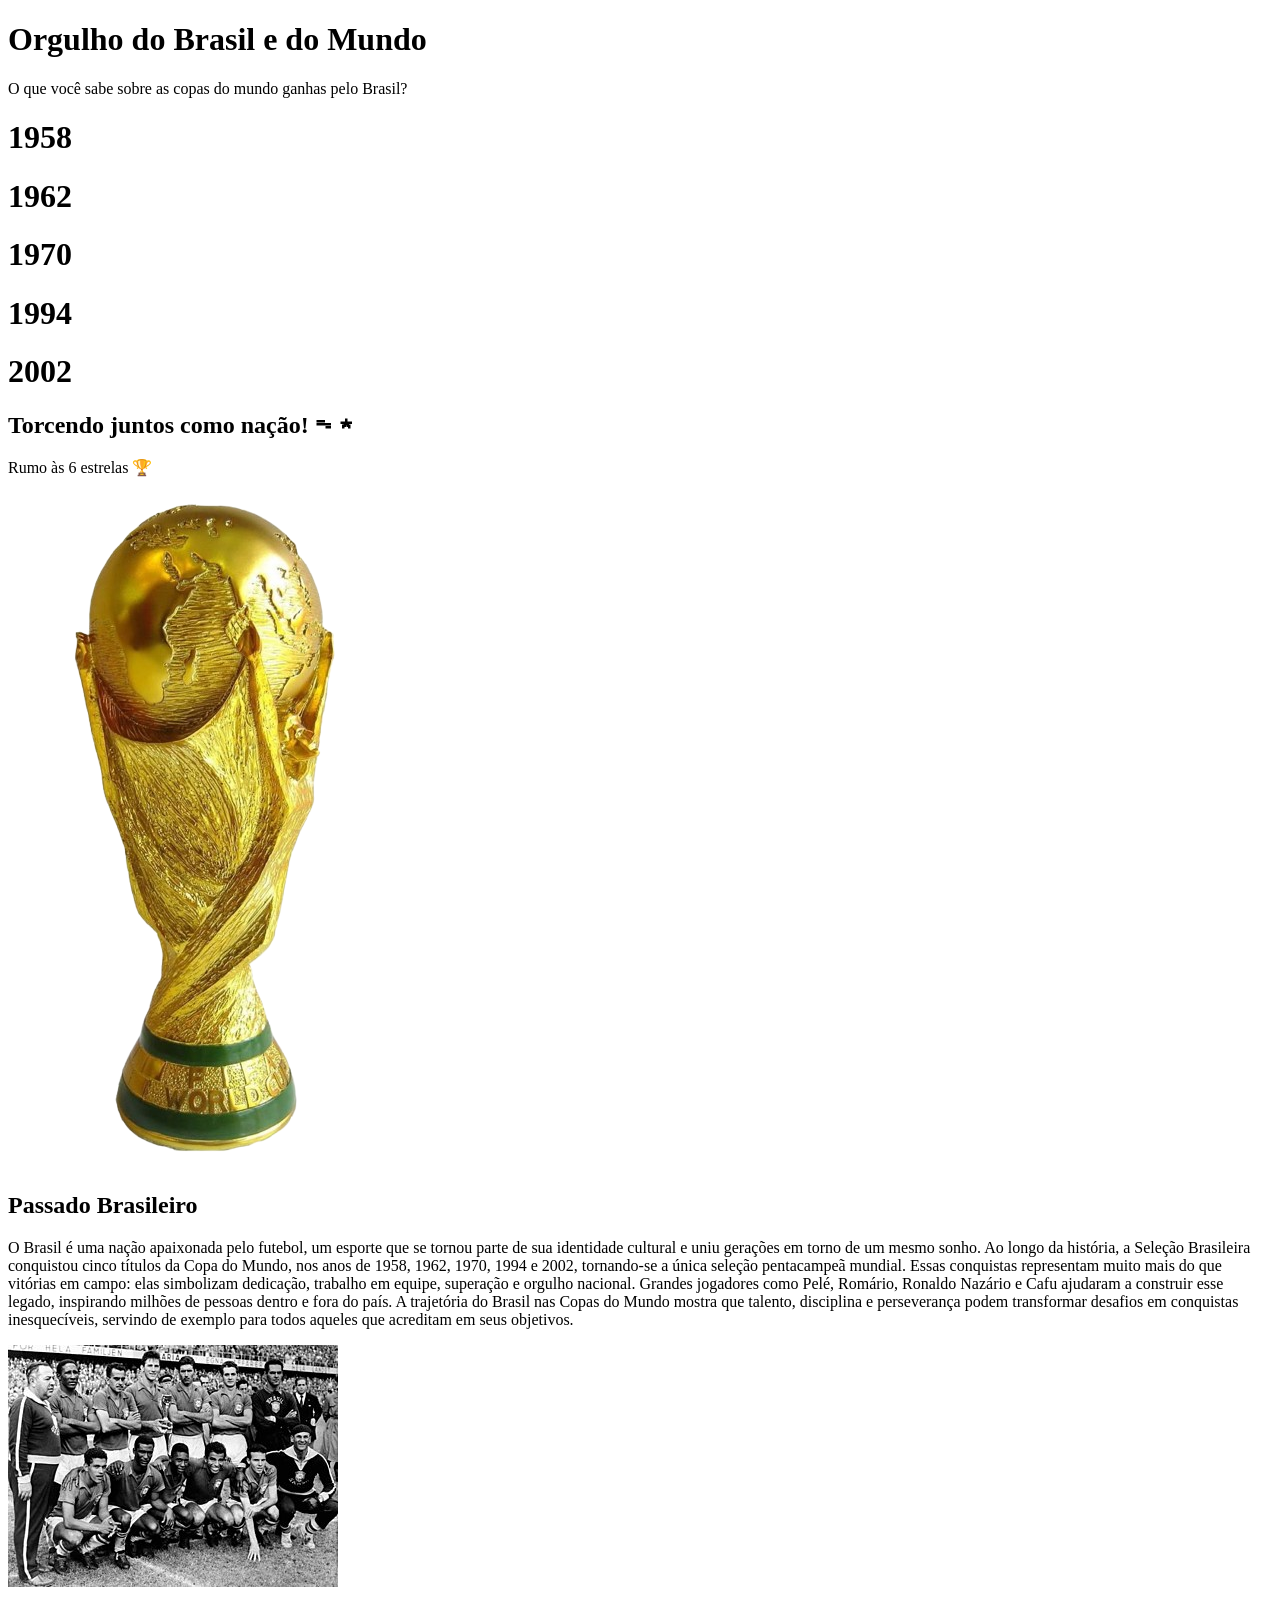
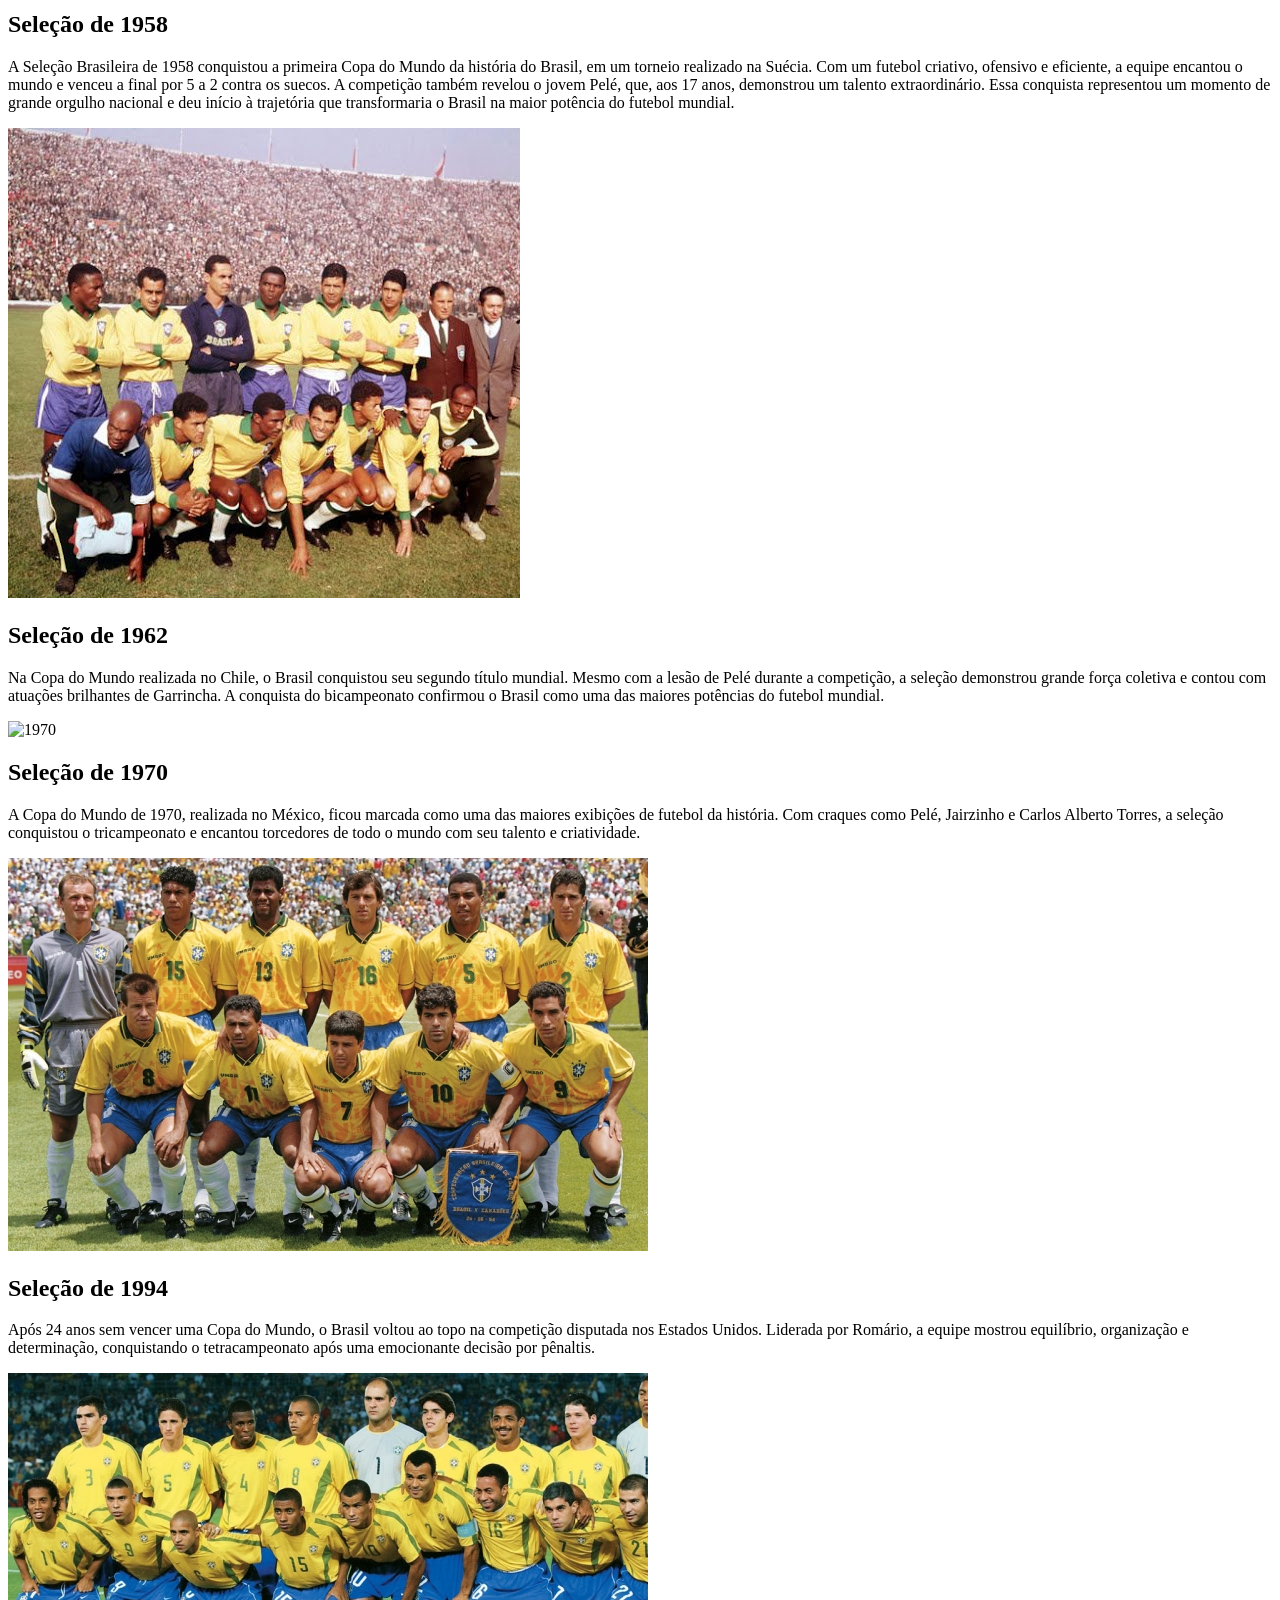
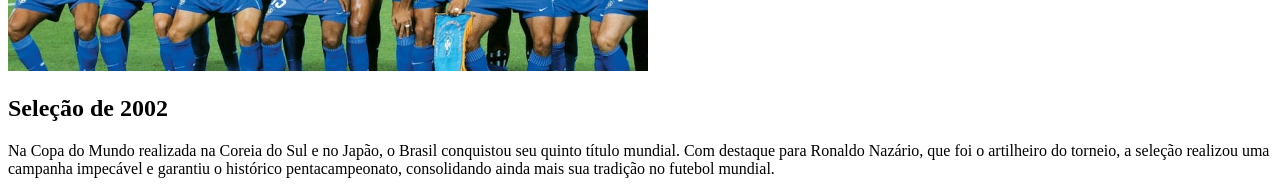
==== hexa.html @ 3b78b85c "css do hexa" ====
<!DOCTYPE html>
<html lang="en">
<head>
    <meta charset="UTF-8">
    <meta name="viewport" content="width=device-width, initial-scale=1.0">
    <title>Document</title>
    <link rel="stylesheet" href="css/hexa.css">
</head>
<body>
    <header>
    <h1>Orgulho do Brasil e do Mundo</h1>
    <p>O que você sabe sobre as copas do mundo ganhas pelo Brasil?</p>
    <div class="anos">
    <h1>1958</h1> 
    <h1>1962</h1>
    <h1>1970</h1>
    <h1>1994</h1>
    <h1>2002</h1>
    </div>
    <h2>Torcendo juntos como nação! ᯓ★</h2>
    <p>Rumo às 6 estrelas 🏆</p>
    </header>
    <section id="Passado Brasileiro">
        <div class="titulo">
        <img src="Imagens/hexa/tacopa.png" alt="tacacopa">
        <h1>Passado Brasileiro</h1>
        </div>
        <p>
            O Brasil é uma nação apaixonada pelo futebol, um esporte que se tornou parte de sua identidade cultural e uniu gerações em torno de um mesmo sonho. Ao longo da história, a Seleção Brasileira conquistou cinco títulos da Copa do Mundo, nos anos de 1958, 1962, 1970, 1994 e 2002, tornando-se a única seleção pentacampeã mundial. Essas conquistas representam muito mais do que vitórias em campo: elas simbolizam dedicação, trabalho em equipe, superação e orgulho nacional. Grandes jogadores como Pelé, Romário, Ronaldo Nazário e Cafu ajudaram a construir esse legado, inspirando milhões de pessoas dentro e fora do país. A trajetória do Brasil nas Copas do Mundo mostra que talento, disciplina e perseverança podem transformar desafios em conquistas inesquecíveis, servindo de exemplo para todos aqueles que acreditam em seus objetivos.
        </p>
        <div class="1958">
        <img src="Imagens/hexa/1958.jpg" alt="1958">
        <h2>Seleção de 1958</h2>
        <p>
            A Seleção Brasileira de 1958 conquistou a primeira Copa do Mundo da história do Brasil, em um torneio realizado na Suécia. Com um futebol criativo, ofensivo e eficiente, a equipe encantou o mundo e venceu a final por 5 a 2 contra os suecos. A competição também revelou o jovem Pelé, que, aos 17 anos, demonstrou um talento extraordinário. Essa conquista representou um momento de grande orgulho nacional e deu início à trajetória que transformaria o Brasil na maior potência do futebol mundial.
        </p>
        </div>
        <div class="1962">
            <img src="Imagens/hexa/1962.jpg" alt="1962">
            <h2>Seleção de 1962</h2>
            <p>
                Na Copa do Mundo realizada no Chile, o Brasil conquistou seu segundo título mundial. Mesmo com a lesão de Pelé durante a competição, a seleção demonstrou grande força coletiva e contou com atuações brilhantes de Garrincha. A conquista do bicampeonato confirmou o Brasil como uma das maiores potências do futebol mundial.
            </p>
        </div>
        <div class="1970">
            <img src="Imagens/hexa/1970.jpg" alt="1970">
            <h2>Seleção de 1970</h2>
            <p>
                A Copa do Mundo de 1970, realizada no México, ficou marcada como uma das maiores exibições de futebol da história. Com craques como Pelé, Jairzinho e Carlos Alberto Torres, a seleção conquistou o tricampeonato e encantou torcedores de todo o mundo com seu talento e criatividade.
            </p>
        </div>
        <div class="1994">
            <img src="Imagens/hexa/1994.jpg" alt="1994">
            <h2>Seleção de 1994</h2>
            <p>
                Após 24 anos sem vencer uma Copa do Mundo, o Brasil voltou ao topo na competição disputada nos Estados Unidos. Liderada por Romário, a equipe mostrou equilíbrio, organização e determinação, conquistando o tetracampeonato após uma emocionante decisão por pênaltis.
            </p>
        </div>
        <div class="2002">
            <img src="Imagens/hexa/2002.jpg" alt="2002">
            <h2>Seleção de 2002</h2>
            <p>
                Na Copa do Mundo realizada na Coreia do Sul e no Japão, o Brasil conquistou seu quinto título mundial. Com destaque para Ronaldo Nazário, que foi o artilheiro do torneio, a seleção realizou uma campanha impecável e garantiu o histórico pentacampeonato, consolidando ainda mais sua tradição no futebol mundial.
            </p>
        </div>
    </section>
</body>
</html>
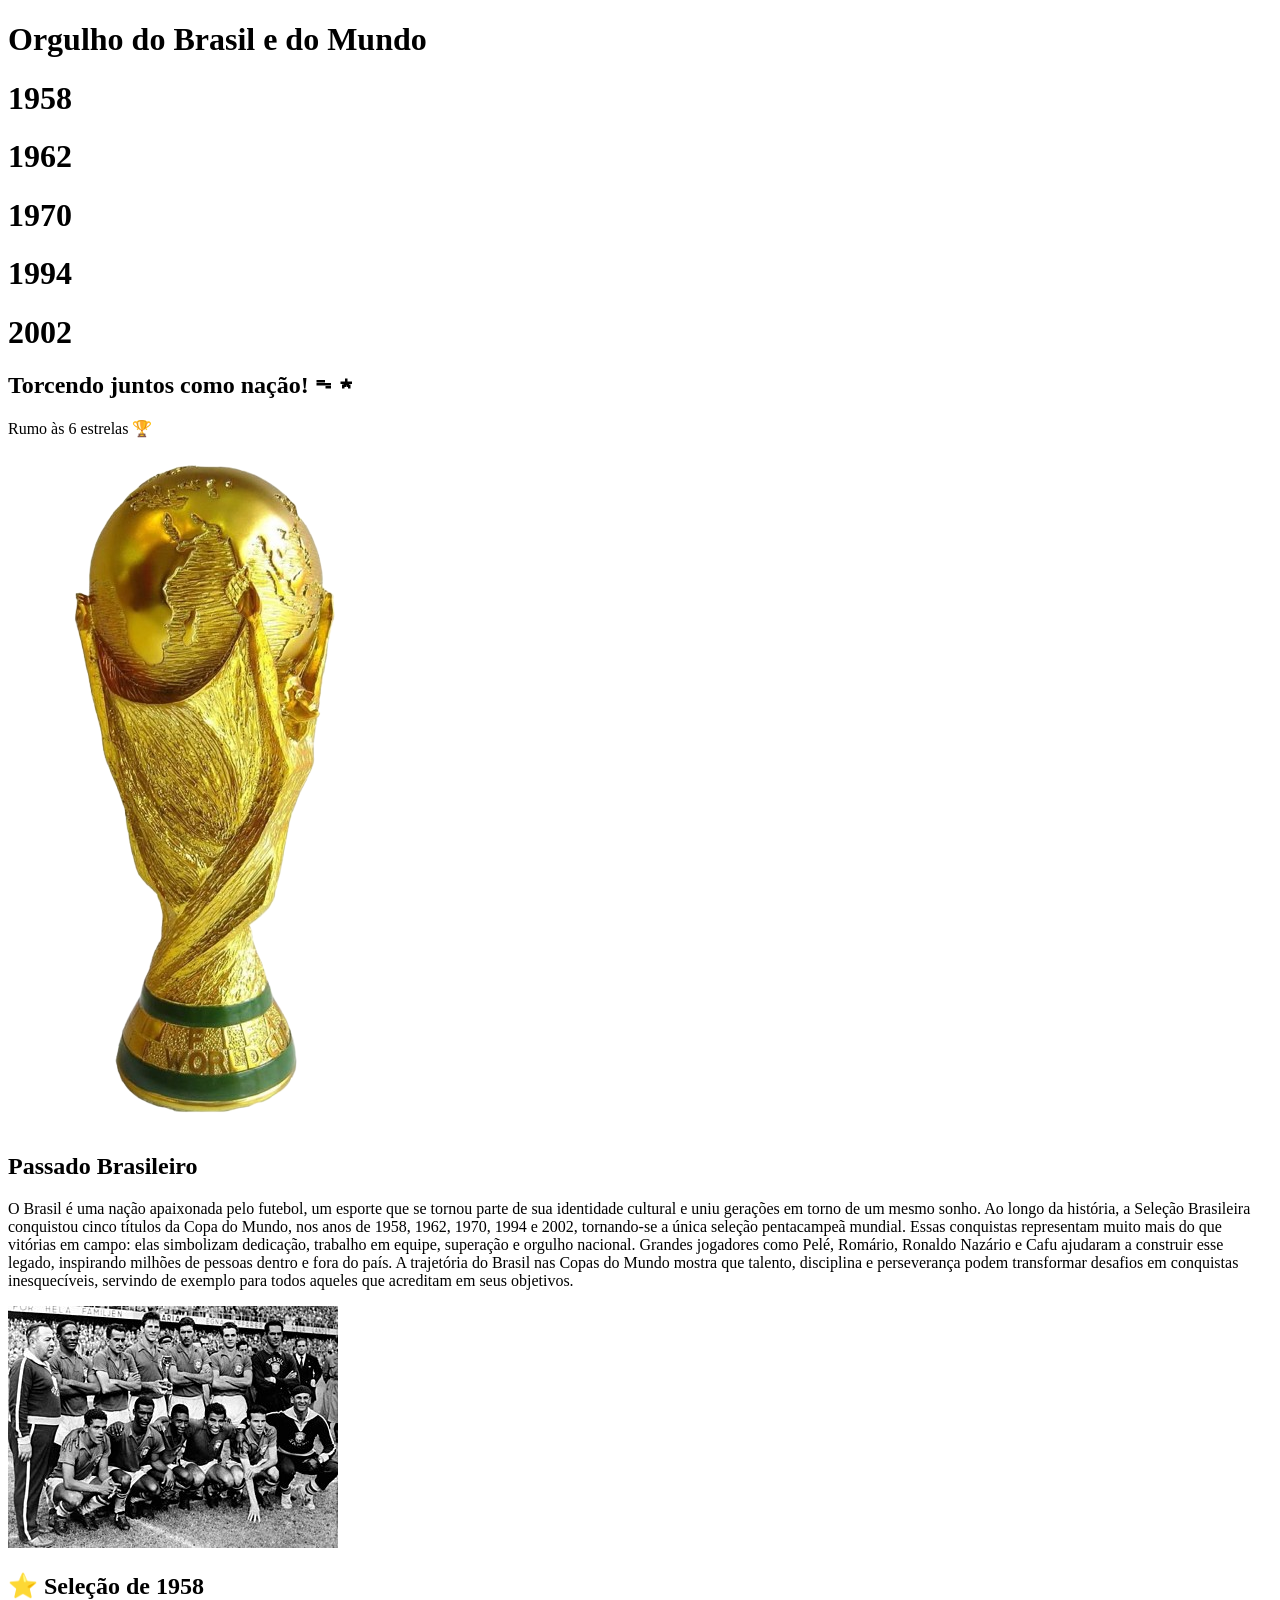
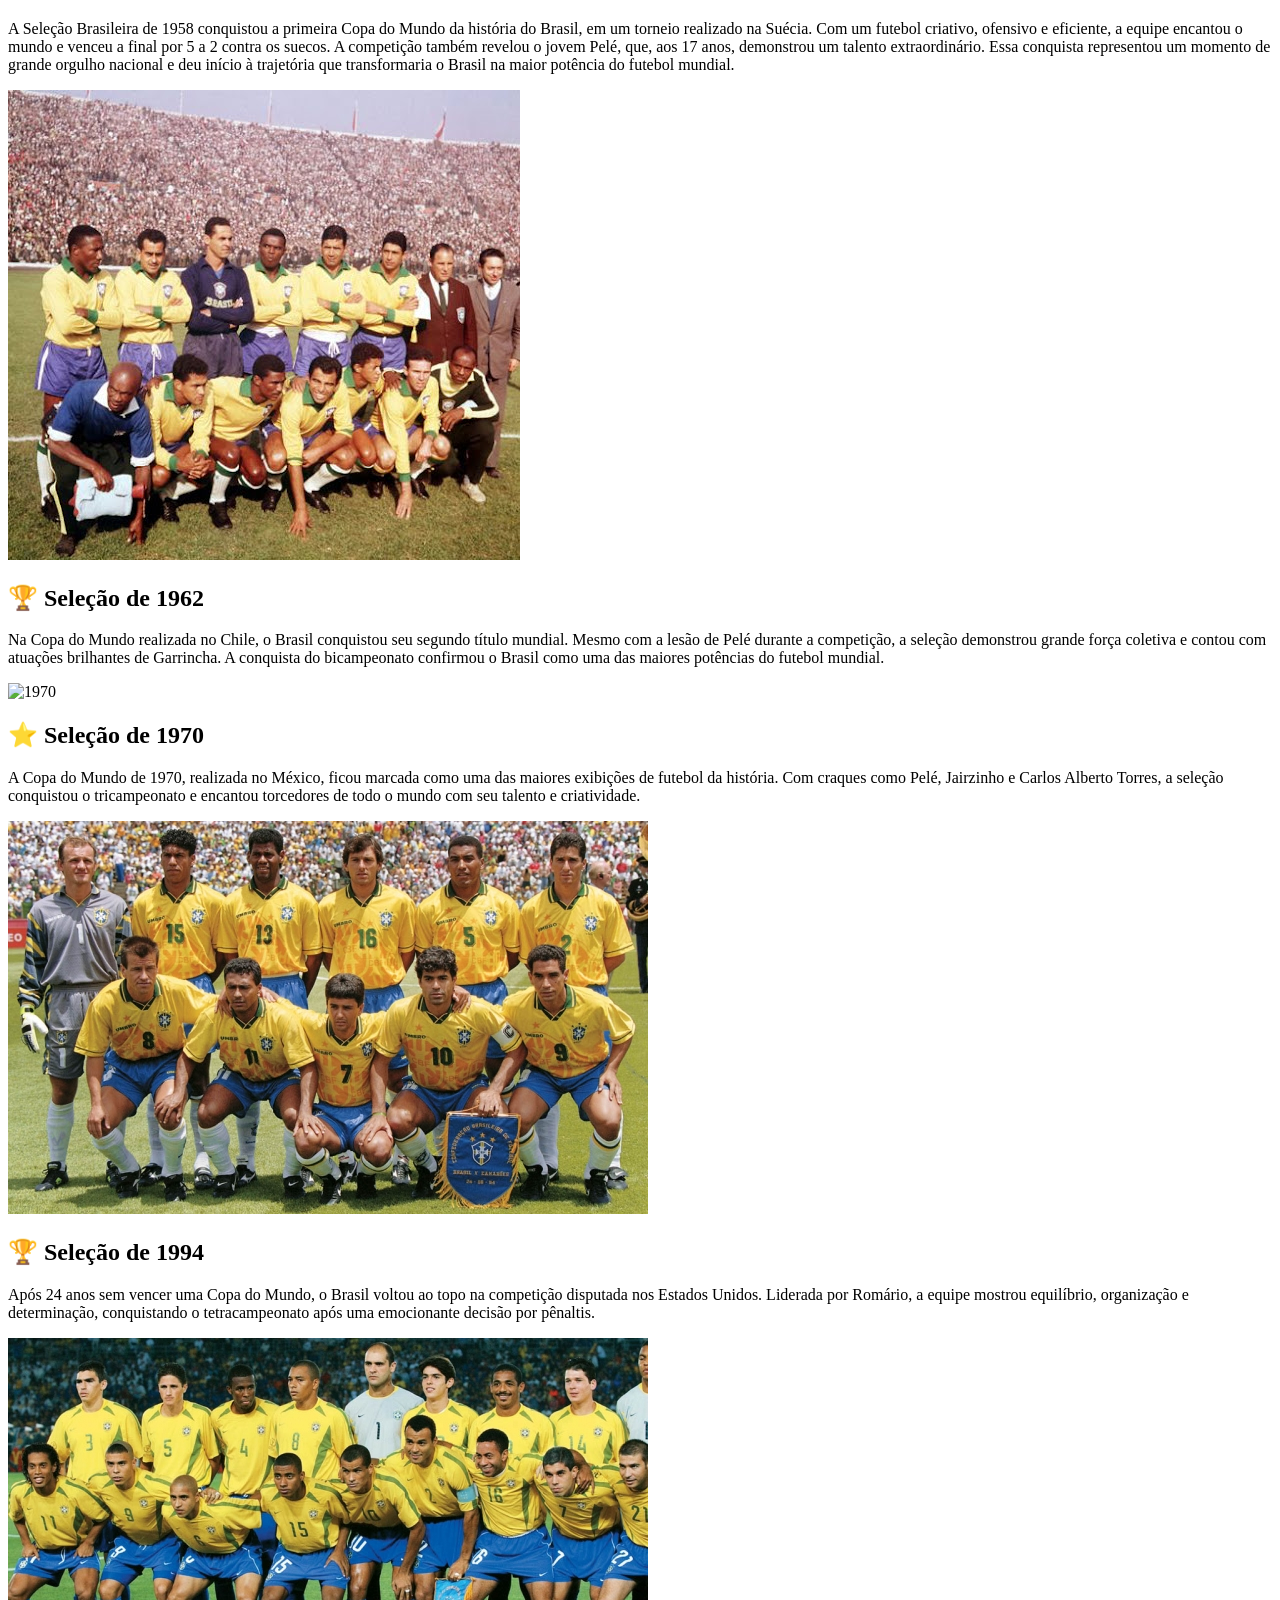
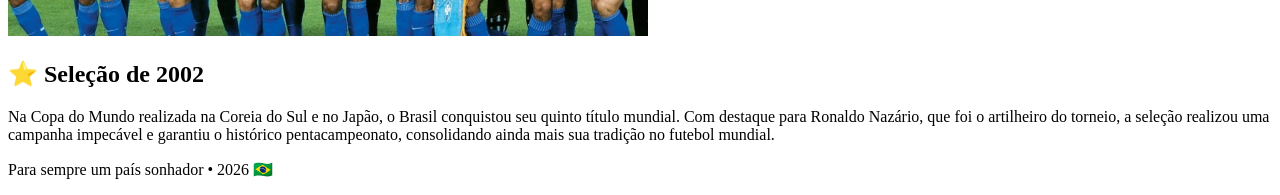
==== commit f45f7a27: "versão final" ====
--- a/hexa.html
+++ b/hexa.html
@@ -9,7 +9,6 @@
 <body>
     <header>
     <h1>Orgulho do Brasil e do Mundo</h1>
-    <p>O que você sabe sobre as copas do mundo ganhas pelo Brasil?</p>
     <div class="anos">
     <h1>1958</h1> 
     <h1>1962</h1>
@@ -28,41 +27,54 @@
         <p>
             O Brasil é uma nação apaixonada pelo futebol, um esporte que se tornou parte de sua identidade cultural e uniu gerações em torno de um mesmo sonho. Ao longo da história, a Seleção Brasileira conquistou cinco títulos da Copa do Mundo, nos anos de 1958, 1962, 1970, 1994 e 2002, tornando-se a única seleção pentacampeã mundial. Essas conquistas representam muito mais do que vitórias em campo: elas simbolizam dedicação, trabalho em equipe, superação e orgulho nacional. Grandes jogadores como Pelé, Romário, Ronaldo Nazário e Cafu ajudaram a construir esse legado, inspirando milhões de pessoas dentro e fora do país. A trajetória do Brasil nas Copas do Mundo mostra que talento, disciplina e perseverança podem transformar desafios em conquistas inesquecíveis, servindo de exemplo para todos aqueles que acreditam em seus objetivos.
         </p>
-        <div class="1958">
+        <div class="a1958">
         <img src="Imagens/hexa/1958.jpg" alt="1958">
-        <h2>Seleção de 1958</h2>
+        <div class="a1">
+        <h2>⭐ Seleção de 1958</h2>
         <p>
             A Seleção Brasileira de 1958 conquistou a primeira Copa do Mundo da história do Brasil, em um torneio realizado na Suécia. Com um futebol criativo, ofensivo e eficiente, a equipe encantou o mundo e venceu a final por 5 a 2 contra os suecos. A competição também revelou o jovem Pelé, que, aos 17 anos, demonstrou um talento extraordinário. Essa conquista representou um momento de grande orgulho nacional e deu início à trajetória que transformaria o Brasil na maior potência do futebol mundial.
         </p>
         </div>
-        <div class="1962">
+        </div>
+        <div class="a1962">
             <img src="Imagens/hexa/1962.jpg" alt="1962">
-            <h2>Seleção de 1962</h2>
+            <div class="a2">
+            <h2>🏆 Seleção de 1962</h2>
             <p>
                 Na Copa do Mundo realizada no Chile, o Brasil conquistou seu segundo título mundial. Mesmo com a lesão de Pelé durante a competição, a seleção demonstrou grande força coletiva e contou com atuações brilhantes de Garrincha. A conquista do bicampeonato confirmou o Brasil como uma das maiores potências do futebol mundial.
             </p>
+            </div>
         </div>
-        <div class="1970">
+        <div class="a1970">
             <img src="Imagens/hexa/1970.jpg" alt="1970">
-            <h2>Seleção de 1970</h2>
+            <div class="a3">
+            <h2>⭐ Seleção de 1970</h2>
             <p>
                 A Copa do Mundo de 1970, realizada no México, ficou marcada como uma das maiores exibições de futebol da história. Com craques como Pelé, Jairzinho e Carlos Alberto Torres, a seleção conquistou o tricampeonato e encantou torcedores de todo o mundo com seu talento e criatividade.
             </p>
+            </div>
         </div>
-        <div class="1994">
+        <div class="a1994">
             <img src="Imagens/hexa/1994.jpg" alt="1994">
-            <h2>Seleção de 1994</h2>
+            <div class="a4">
+            <h2>🏆 Seleção de 1994</h2>
             <p>
                 Após 24 anos sem vencer uma Copa do Mundo, o Brasil voltou ao topo na competição disputada nos Estados Unidos. Liderada por Romário, a equipe mostrou equilíbrio, organização e determinação, conquistando o tetracampeonato após uma emocionante decisão por pênaltis.
             </p>
+            </div>
         </div>
-        <div class="2002">
+        <div class="a2002">
             <img src="Imagens/hexa/2002.jpg" alt="2002">
-            <h2>Seleção de 2002</h2>
+            <div class="a5">
+            <h2>⭐ Seleção de 2002</h2>
             <p>
                 Na Copa do Mundo realizada na Coreia do Sul e no Japão, o Brasil conquistou seu quinto título mundial. Com destaque para Ronaldo Nazário, que foi o artilheiro do torneio, a seleção realizou uma campanha impecável e garantiu o histórico pentacampeonato, consolidando ainda mais sua tradição no futebol mundial.
             </p>
+            </div>
         </div>
     </section>
+    <footer>
+    <p>Para sempre um país sonhador • 2026 🇧🇷</p>
+</footer>
 </body>
 </html>
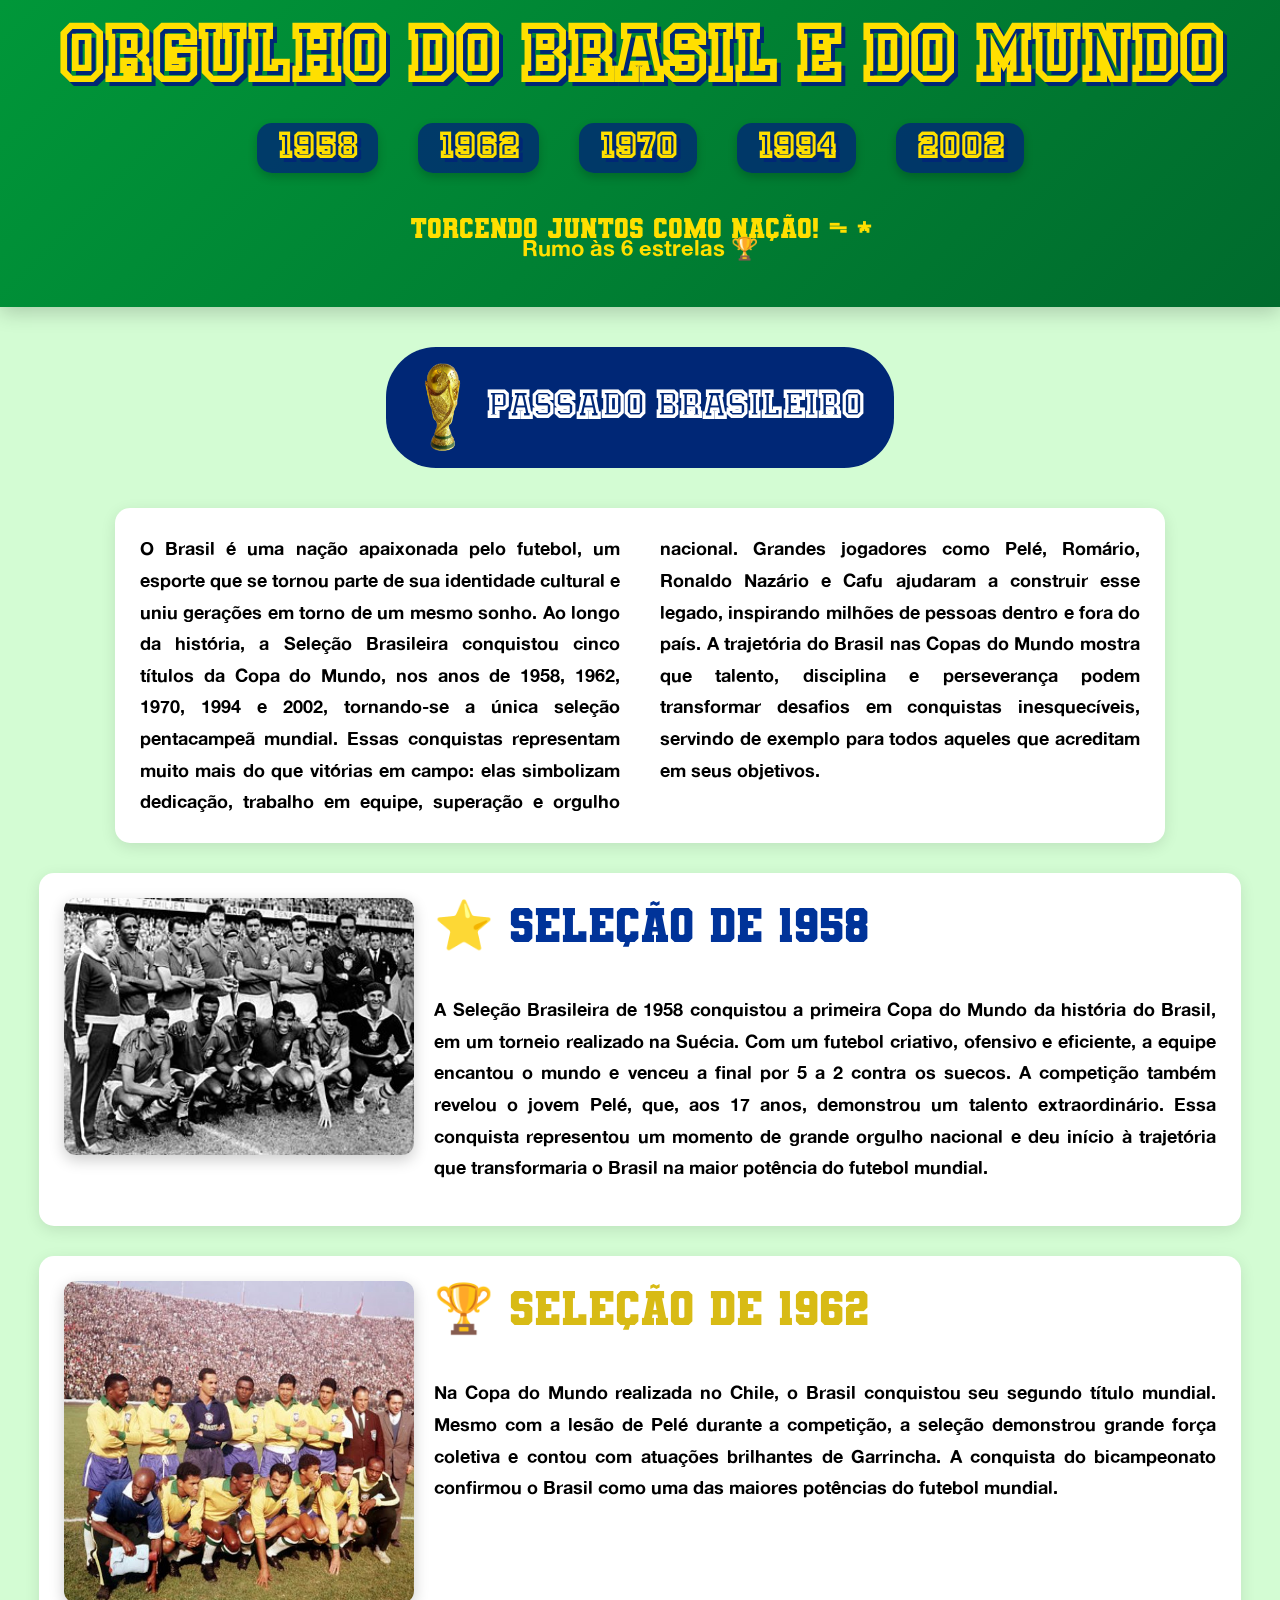
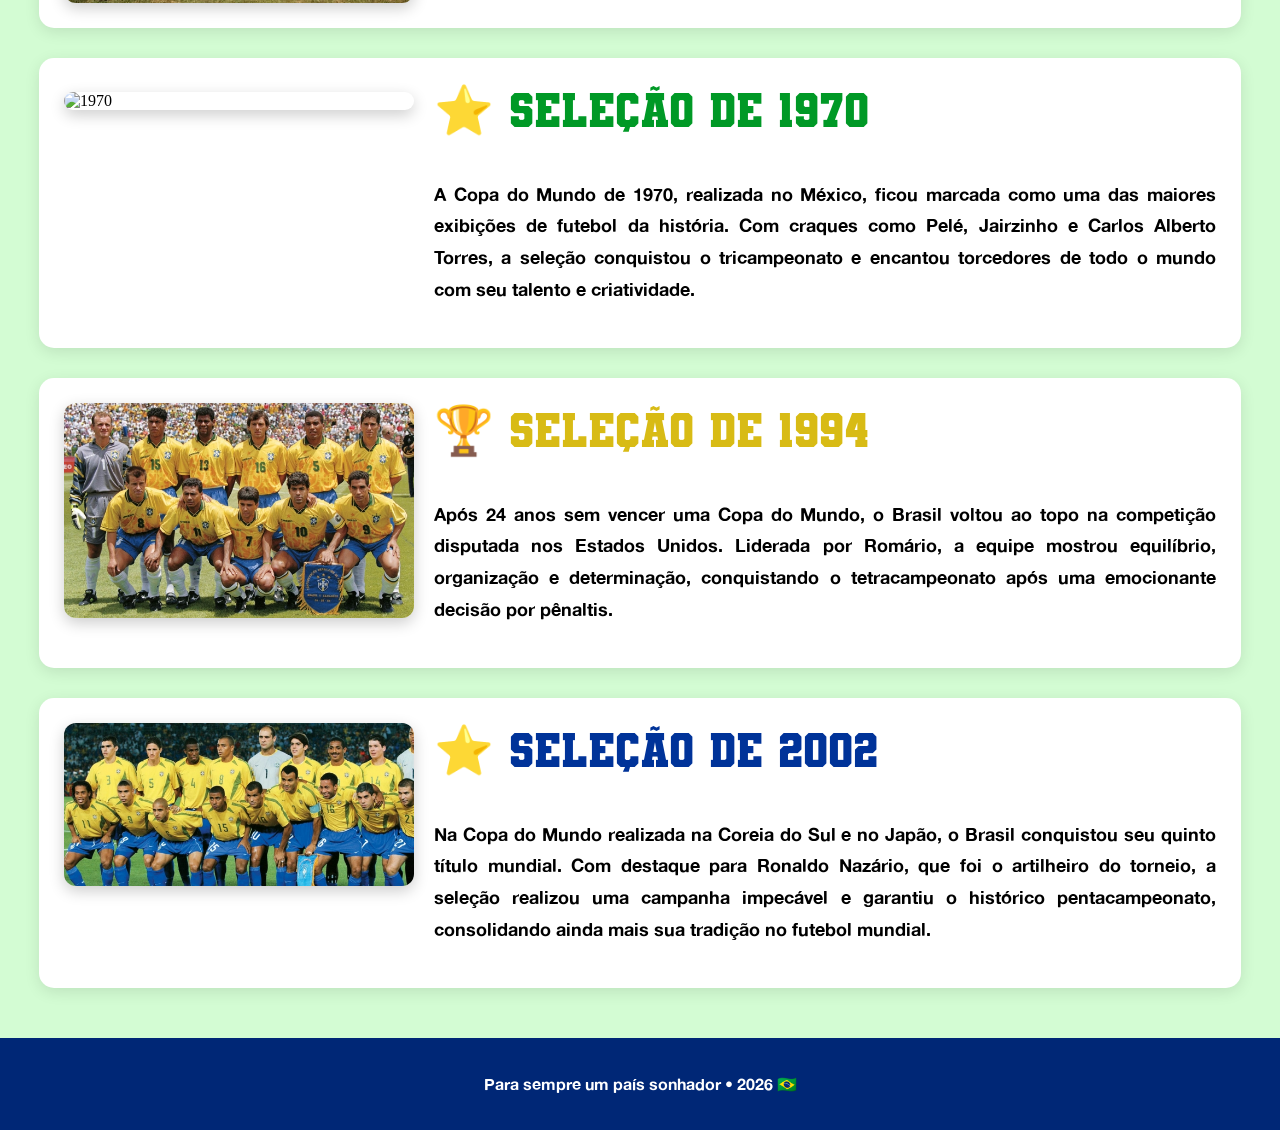
==== commit 635c46d7: "tirando css's da pasta" ====
--- a/hexa.html
+++ b/hexa.html
@@ -3,8 +3,8 @@
 <head>
     <meta charset="UTF-8">
     <meta name="viewport" content="width=device-width, initial-scale=1.0">
-    <title>Document</title>
-    <link rel="stylesheet" href="css/hexa.css">
+    <title>Hexa</title>
+    <link rel="stylesheet" href="hexa.css">
 </head>
 <body>
     <header>
--- a/hexa.css
+++ b/hexa.css
@@ -0,0 +1,341 @@
+@font-face {
+    font-family: 'alte';
+    src: url('../Fontes/alte_haas_grotesk/AlteHaasGroteskBold.ttf') format('truetype');
+}
+@font-face {
+    font-family: 'true';
+    src: url('../Fontes/academy/AcademyFilled3D.ttf') format('truetype');
+}
+@font-face {
+    font-family: 'truetf';
+    src: url('../Fontes/academy/Academy.ttf') format('truetype');
+}
+@font-face {
+    font-family: 'varsity';
+    src: url('../Fontes/varsity_team/VarsityTeam-Bold.otf') format('truetype');
+}
+body{
+    background-color: #d3fcd3;
+    margin: 0;
+}
+header h1,
+header h2,
+header p{
+    margin: 0;
+}
+header{
+    text-align: center;
+    background: linear-gradient(135deg, #009739, #006b2d);
+    color: white;
+    padding: 25px 20px;
+    box-shadow: 0 5px 20px rgba(0,0,0,0.2);
+}
+
+header h1{
+    font-size: 78px;
+    color: #ffdf00;
+    text-shadow: 4px 4px 0px #002776;
+    margin-bottom: 10px;
+    font-family: truetf;
+}
+p{
+    font-family: alte;
+}
+h2{
+    font-family: varsity;
+}
+header > p:first-of-type{
+    font-size: 20px;
+    margin-bottom: 20px;
+    font-family: alte;
+}
+
+.anos{
+    display: flex;
+    justify-content: center;
+    gap: 15px;
+    margin: 10px 0;
+    margin-bottom: 5px;
+}
+
+.anos h1{
+    font-size: 35px;
+    font-family: truetf;
+    color: #ffdf00;
+    background-color: rgba(0, 39, 118, 0.8);
+    padding: 10px 20px;
+    border-radius: 15px;
+    transition: 0.3s;
+}
+
+header p:last-child{
+    margin-top: -10px;
+}
+.anos h1:hover{
+    transform: translateY(-5px);
+}
+
+header h2{
+    font-size: 28px;
+    color: #ffdf00;
+    margin-top: 0px;
+}
+
+header p:last-of-type{
+    font-size: 22px;
+    color: #ffdf00;
+}
+.titulo{
+    display: flex;
+    align-items: center;
+    justify-content: center; /* centraliza o conjunto */
+    gap: 20px;
+}
+
+.titulo img{
+    width: 50px;
+    height: auto;
+}
+
+.titulo h1{
+    margin: 0;
+}
+.a1958{
+    display: flex;
+    align-items: flex-start;
+    gap: 20px;
+
+    width: 90%;
+    margin-left: 20px auto;
+}
+
+.a1958 img{
+    width: 350px;
+    height: auto;
+}
+
+.a1{
+    flex: 1;
+}
+
+.a1 h2{
+    margin-top: 0;
+
+    font-size: 3rem;
+    color: #003399;
+}
+
+.a1 p{
+    font-size: 1.2rem;
+    line-height: 1.6;
+    text-align: justify;
+}
+.a1962{
+    display: flex;
+    align-items: flex-start;
+    gap: 20px;
+
+    width: 90%;
+    margin-left: 20px auto;
+}
+
+.a1962 img{
+    width: 350px;
+    height: auto;
+}
+
+.a2{
+    flex: 1;
+}
+
+.a2 h2{
+    margin-top: 0;
+
+    font-size: 3rem;
+    color: #d8bb15;
+}
+
+.a2 p{
+    font-size: 1.2rem;
+    line-height: 1.6;
+    text-align: justify;
+}
+.a1970{
+    display: flex;
+    align-items: flex-start;
+    gap: 20px;
+
+    width: 90%;
+    margin-left: 20px auto;
+}
+
+.a1970 img{
+    width: 350px;
+    height: auto;
+    margin-top: 9px;
+}
+
+.a3{
+    flex: 1;
+}
+
+.a3 h2{
+    margin-top: 0;
+
+    font-size: 3rem;
+    color: #009926;
+}
+
+.a3 p{
+    font-size: 1.2rem;
+    line-height: 1.6;
+    text-align: justify;
+}
+.a1994{
+    display: flex;
+    align-items: flex-start;
+    gap: 20px;
+
+    width: 90%;
+    margin-left: 20px auto;
+    margin-top: 8px;
+}
+
+.a1994 img{
+    width: 350px;
+    height: auto;
+}
+
+.a4{
+    flex: 1;
+}
+
+.a4 h2{
+    margin-top: 0;
+
+    font-size: 3rem;
+    color: #d8bb15;
+}
+
+.a4 p{
+    font-size: 1.2rem;
+    line-height: 1.6;
+    text-align: justify;
+}
+.a2002{
+    display: flex;
+    align-items: flex-start;
+    gap: 20px;
+
+    width: 90%;
+    margin-left: 20px auto;
+    margin-top: 8px;
+}
+
+.a2002 img{
+    width: 350px;
+    height: auto;
+}
+
+.a5{
+    flex: 1;
+}
+
+.a5 h2{
+    margin-top: 0;
+
+    font-size: 3rem;
+    color: #003399;
+}
+
+.a5 p{
+    font-size: 1.2rem;
+    line-height: 1.6;
+    text-align: justify;
+}
+.a1958,
+.a1962,
+.a1970,
+.a1994,
+.a2002{
+    background-color: white;
+    padding: 25px;
+    border-radius: 15px;
+    box-shadow: 0 4px 15px rgba(0,0,0,0.1);
+    margin: 30px auto;
+}
+.a1958 img,
+.a1962 img,
+.a1970 img,
+.a1994 img,
+.a2002 img{
+    border-radius: 12px;
+    box-shadow: 0 5px 15px rgba(0,0,0,0.2);
+}
+.titulo{
+    background-color: #002776;
+    color: white;
+
+    width: fit-content;
+    margin: 40px auto;
+
+    padding: 15px 30px;
+    border-radius: 50px;
+    font-family: truetf;
+    font-size: 25px;
+}
+.anos h1{
+    cursor: pointer;
+    box-shadow: 0 4px 10px rgba(0,0,0,0.2);
+}
+.anos h1:hover{
+    transform: translateY(-5px) scale(1.05);
+}
+.a1 p,
+.a2 p,
+.a3 p,
+.a4 p,
+.a5 p{
+    max-width: 900px;
+    font-size: 1.1rem;
+    line-height: 1.8;
+}
+footer{
+    background-color: #002776;
+    color: white;
+    text-align: center;
+    padding: 20px;
+    margin-top: 50px;
+}
+.anos{
+    display: flex;
+    justify-content: center;
+    gap: 40px;
+    margin: 30px 0;
+    position: relative;
+}
+#Passado\ Brasileiro > p{
+    max-width: 1000px;
+    margin: 30px auto;
+
+    background-color: white;
+    padding: 25px;
+
+    border-radius: 15px;
+
+    font-size: 1.1rem;
+    line-height: 1.8;
+
+    text-align: justify;
+
+    box-shadow: 0 4px 15px rgba(0,0,0,.1);
+}
+#Passado\ Brasileiro > p{
+    max-width: 1000px;
+    margin: 30px auto;
+
+    column-count: 2;
+    column-gap: 40px;
+
+    line-height: 1.8;
+}
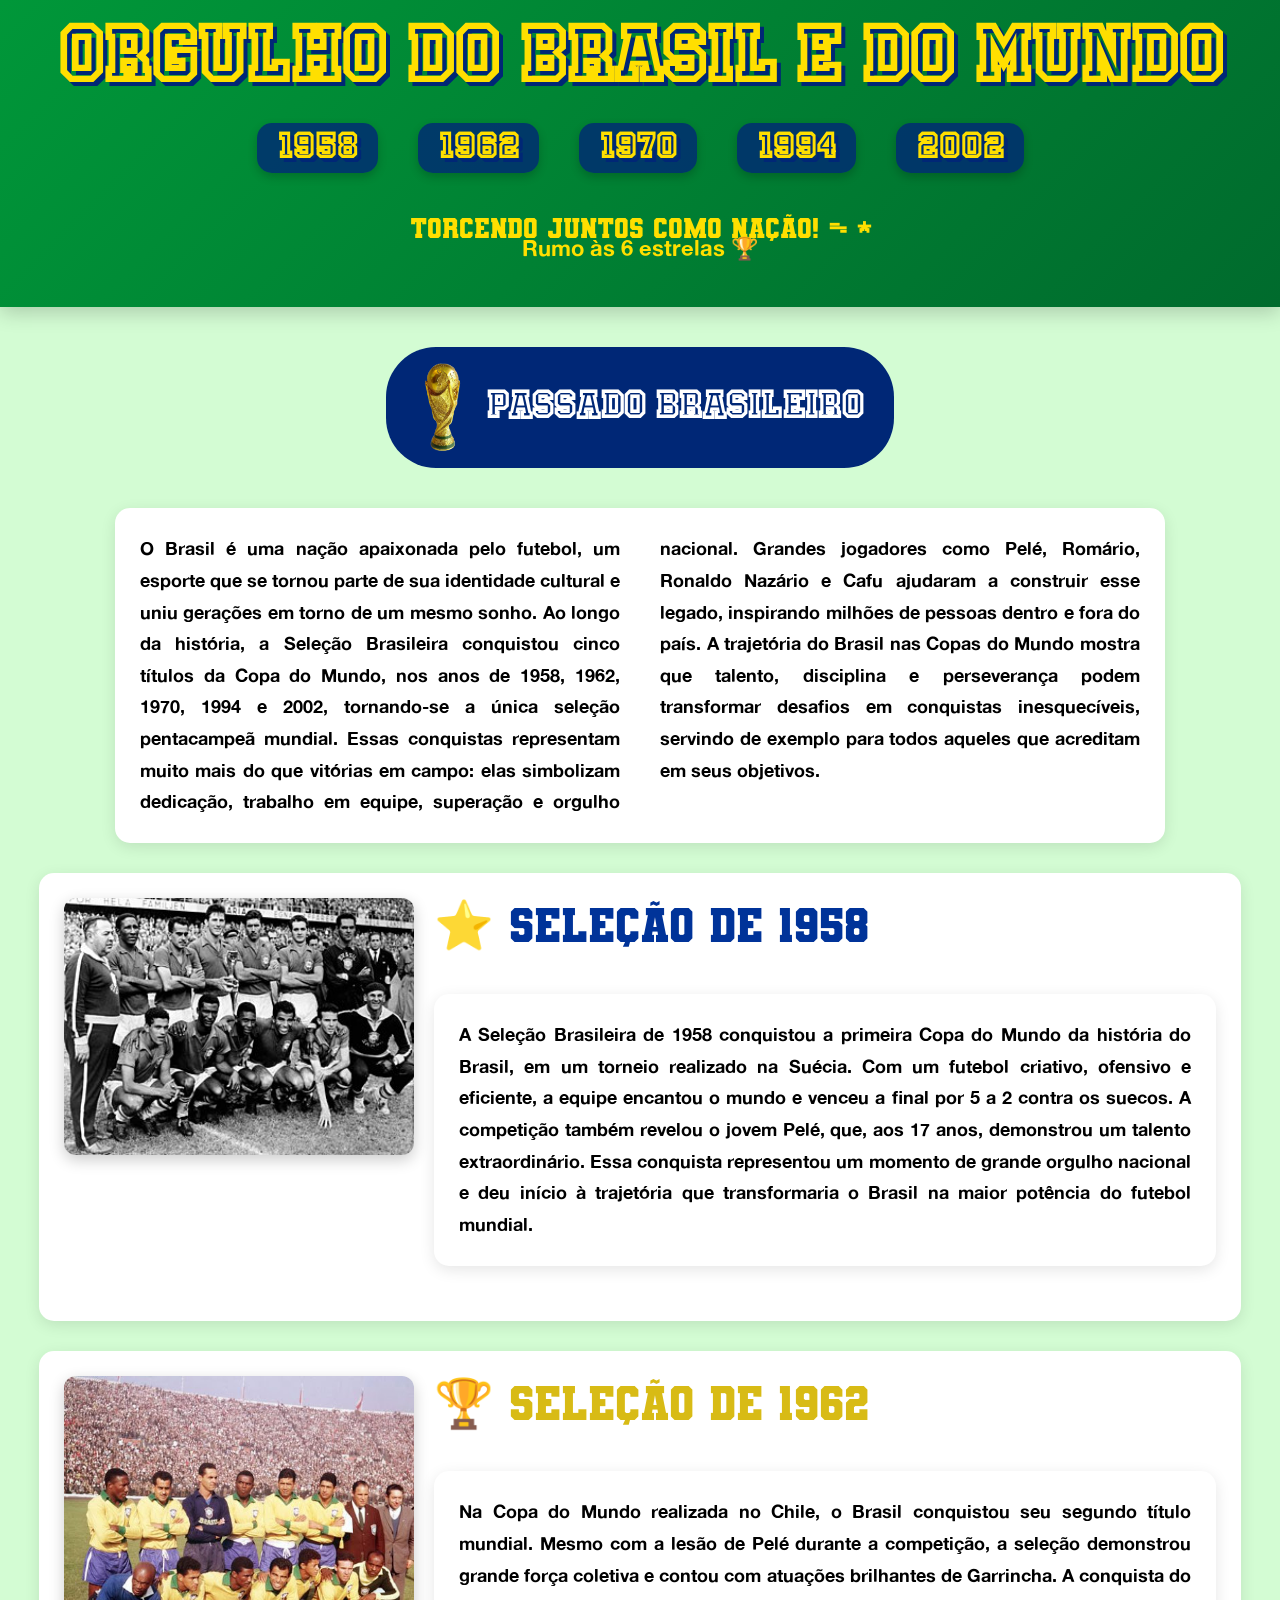
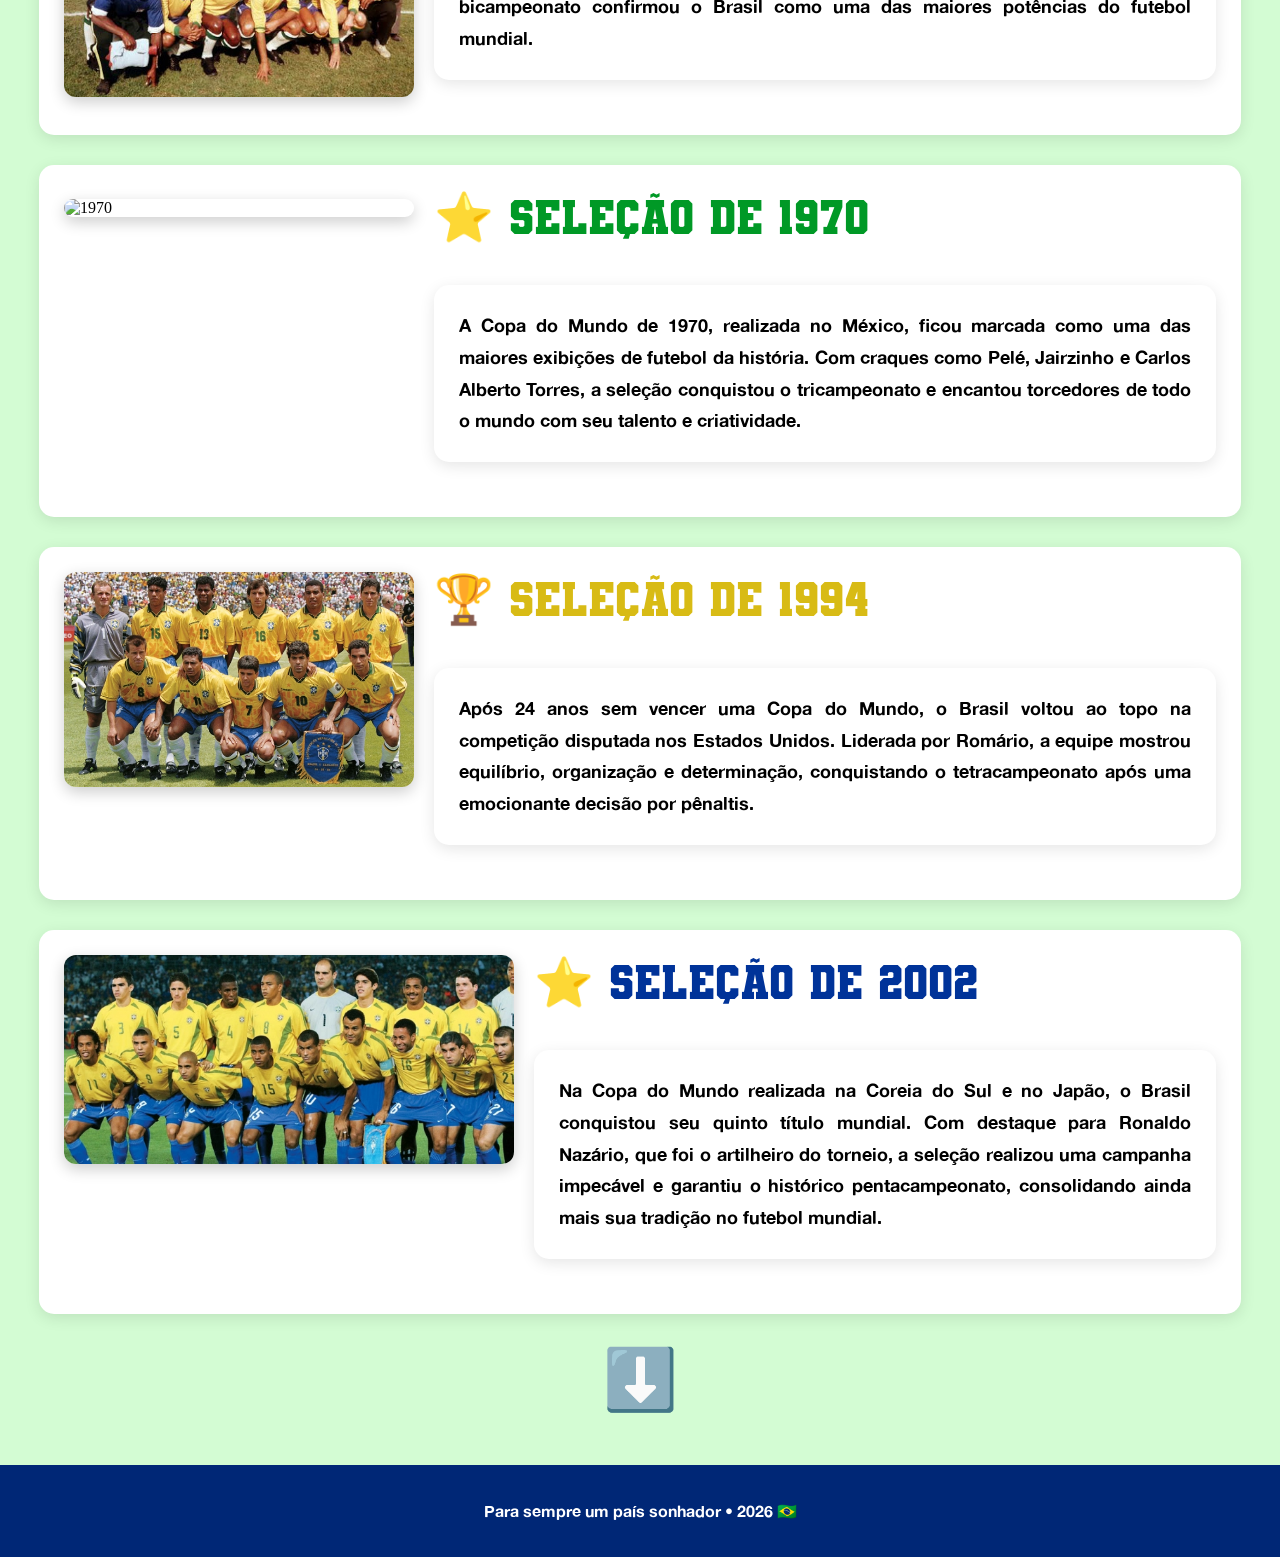
==== commit 62e766e2: "2026 transição" ====
--- a/hexa.html
+++ b/hexa.html
@@ -4,7 +4,7 @@
     <meta charset="UTF-8">
     <meta name="viewport" content="width=device-width, initial-scale=1.0">
     <title>Hexa</title>
-    <link rel="stylesheet" href="hexa.css">
+    <link rel="stylesheet" href="./css/hexa.css?v=2">
 </head>
 <body>
     <header>
@@ -19,7 +19,7 @@
     <h2>Torcendo juntos como nação! ᯓ★</h2>
     <p>Rumo às 6 estrelas 🏆</p>
     </header>
-    <section id="Passado Brasileiro">
+    <section id="Passado-Brasileiro">
         <div class="titulo">
         <img src="Imagens/hexa/tacopa.png" alt="tacacopa">
         <h1>Passado Brasileiro</h1>
@@ -72,9 +72,22 @@
             </p>
             </div>
         </div>
+        <div class="seta" onclick="mostrar2026()">
+        ⬇️
+        </div>
+        <div class="a2026" id="a2026">
+        <img src="Imagens/hexa/2026.jpg" alt="Seleção de 2026">
+        <div class="a6">
+        <h2>✨ Talvez... Seleção de 2026</h2>
+        <p>
+            Em 2026, o Brasil volta a entrar em campo levando consigo a esperança de milhões de torcedores. Ainda sem conhecer o resultado da competição, resta acreditar no talento, na dedicação e na tradição da Seleção Brasileira. Quem sabe esta não seja a campanha que colocará a tão sonhada sexta estrela sobre o escudo? Independentemente do desfecho, a paixão do povo brasileiro pelo futebol continuará viva, sempre alimentando o sonho do hexacampeonato.
+        </p>
+        </div>
+        </div>
     </section>
     <footer>
     <p>Para sempre um país sonhador • 2026 🇧🇷</p>
 </footer>
+<script src="script.js"></script>
 </body>
 </html>
--- a/css/hexa.css
+++ b/css/hexa.css
@@ -0,0 +1,402 @@
+@font-face {
+    font-family: 'alte';
+    src: url('../Fontes/alte_haas_grotesk/AlteHaasGroteskBold.ttf') format('truetype');
+}
+@font-face {
+    font-family: 'true';
+    src: url('../Fontes/academy/AcademyFilled3D.ttf') format('truetype');
+}
+@font-face {
+    font-family: 'truetf';
+    src: url('../Fontes/academy/Academy.ttf') format('truetype');
+}
+@font-face {
+    font-family: 'varsity';
+    src: url('../Fontes/varsity_team/VarsityTeam-Bold.otf') format('opentype');
+}
+body{
+    background-color: #d3fcd3;
+    margin: 0;
+}
+header h1,
+header h2,
+header p{
+    margin: 0;
+}
+header{
+    text-align: center;
+    background: linear-gradient(135deg, #009739, #006b2d);
+    color: white;
+    padding: 25px 20px;
+    box-shadow: 0 5px 20px rgba(0,0,0,0.2);
+}
+
+header h1{
+    font-size: 78px;
+    color: #ffdf00;
+    text-shadow: 4px 4px 0px #002776;
+    margin-bottom: 10px;
+    font-family: truetf;
+}
+p{
+    font-family: alte;
+}
+h2{
+    font-family: varsity;
+}
+header p:first-of-type{
+    font-size: 20px;
+    margin-bottom: 20px;
+    font-family: alte;
+}
+
+.anos{
+    display: flex;
+    justify-content: center;
+    gap: 15px;
+    margin: 10px 0;
+    margin-bottom: 5px;
+}
+
+.anos h1{
+    font-size: 35px;
+    font-family: truetf;
+    color: #ffdf00;
+    background-color: rgba(0, 39, 118, 0.8);
+    padding: 10px 20px;
+    border-radius: 15px;
+    transition: 0.3s;
+}
+
+header p:last-child{
+    margin-top: -10px;
+}
+.anos h1:hover{
+    transform: translateY(-5px);
+}
+
+header h2{
+    font-size: 28px;
+    color: #ffdf00;
+    margin-top: 0px;
+}
+
+header p:last-of-type{
+    font-size: 22px;
+    color: #ffdf00;
+}
+.titulo{
+    display: flex;
+    align-items: center;
+    justify-content: center; /* centraliza o conjunto */
+    gap: 20px;
+}
+
+.titulo img{
+    width: 50px;
+    height: auto;
+}
+
+.titulo h1{
+    margin: 0;
+}
+.a1958{
+    display: flex;
+    align-items: flex-start;
+    gap: 20px;
+
+    width: 90%;
+    margin-left: 20px auto;
+}
+
+.a1958 img{
+    width: 350px;
+    height: auto;
+}
+
+.a1{
+    flex: 1;
+}
+
+.a1 h2{
+    margin-top: 0;
+
+    font-size: 3rem;
+    color: #003399;
+}
+
+.a1 p{
+    font-size: 1.2rem;
+    line-height: 1.6;
+    text-align: justify;
+}
+.a1962{
+    display: flex;
+    align-items: flex-start;
+    gap: 20px;
+
+    width: 90%;
+    margin-left: 20px auto;
+}
+
+.a1962 img{
+    width: 350px;
+    height: auto;
+}
+
+.a2{
+    flex: 1;
+}
+
+.a2 h2{
+    margin-top: 0;
+
+    font-size: 3rem;
+    color: #d8bb15;
+}
+
+.a2 p{
+    font-size: 1.2rem;
+    line-height: 1.6;
+    text-align: justify;
+}
+.a1970{
+    display: flex;
+    align-items: flex-start;
+    gap: 20px;
+
+    width: 90%;
+    margin-left: 20px auto;
+}
+
+.a1970 img{
+    width: 350px;
+    height: auto;
+    margin-top: 9px;
+}
+
+.a3{
+    flex: 1;
+}
+
+.a3 h2{
+    margin-top: 0;
+
+    font-size: 3rem;
+    color: #009926;
+}
+
+.a3 p{
+    font-size: 1.2rem;
+    line-height: 1.6;
+    text-align: justify;
+}
+.a1994{
+    display: flex;
+    align-items: flex-start;
+    gap: 20px;
+
+    width: 90%;
+    margin-left: 20px auto;
+    margin-top: 8px;
+}
+
+.a1994 img{
+    width: 350px;
+    height: auto;
+}
+
+.a4{
+    flex: 1;
+}
+
+.a4 h2{
+    margin-top: 0;
+
+    font-size: 3rem;
+    color: #d8bb15;
+}
+
+.a4 p{
+    font-size: 1.2rem;
+    line-height: 1.6;
+    text-align: justify;
+}
+.a2002{
+    display: flex;
+    align-items: flex-start;
+    gap: 20px;
+
+    width: 90%;
+    margin-left: 20px auto;
+    margin-top: 8px;
+}
+
+.a2002 img{
+    width: 450px;
+    height: auto;
+}
+
+.a5{
+    flex: 1;
+}
+
+.a5 h2{
+    margin-top: 0;
+
+    font-size: 3rem;
+    color: #003399;
+}
+
+.a5 p{
+    font-size: 1.2rem;
+    line-height: 1.6;
+    text-align: justify;
+}
+.a1958,
+.a1962,
+.a1970,
+.a1994,
+.a2002{
+    background-color: white;
+    padding: 25px;
+    border-radius: 15px;
+    box-shadow: 0 4px 15px rgba(0,0,0,0.1);
+    margin: 30px auto;
+}
+.a1958 img,
+.a1962 img,
+.a1970 img,
+.a1994 img,
+.a2002 img{
+    border-radius: 12px;
+    box-shadow: 0 5px 15px rgba(0,0,0,0.2);
+}
+.titulo{
+    background-color: #002776;
+    color: white;
+
+    width: fit-content;
+    margin: 40px auto;
+
+    padding: 15px 30px;
+    border-radius: 50px;
+    font-family: truetf;
+    font-size: 25px;
+}
+.anos h1{
+    cursor: pointer;
+    box-shadow: 0 4px 10px rgba(0,0,0,0.2);
+}
+.anos h1:hover{
+    transform: translateY(-5px) scale(1.05);
+}
+.a1 p,
+.a2 p,
+.a3 p,
+.a4 p,
+.a5 p{
+    max-width: 900px;
+    font-size: 1.1rem;
+    line-height: 1.8;
+}
+footer{
+    background-color: #002776;
+    color: white;
+    text-align: center;
+    padding: 20px;
+    margin-top: 50px;
+}
+.anos{
+    display: flex;
+    justify-content: center;
+    gap: 40px;
+    margin: 30px 0;
+    position: relative;
+}
+#Passado-Brasileiro p{
+    max-width: 1000px;
+    margin: 30px auto;
+
+    background-color: white;
+    padding: 25px;
+
+    border-radius: 15px;
+
+    font-size: 1.1rem;
+    line-height: 1.8;
+
+    text-align: justify;
+
+    box-shadow: 0 4px 15px rgba(0,0,0,.1);
+}
+#Passado-Brasileiro > p{
+    max-width: 1000px;
+    margin: 30px auto;
+
+    column-count: 2;
+    column-gap: 40px;
+
+    line-height: 1.8;
+}
+.seta{
+    text-align: center;
+    font-size: 60px;
+    cursor: pointer;
+    margin: 30px 0;
+    transition: .3s;
+    user-select: none;
+}
+
+.seta:hover{
+    transform: translateY(8px) scale(1.1);
+}
+
+@keyframes aparecer{
+    from{
+        opacity:0;
+        transform:translateY(-20px);
+    }
+    to{
+        opacity:1;
+        transform:translateY(0);
+    }
+}
+.a2026{
+    display: none;
+    align-items: flex-start;
+    gap: 25px;
+
+    width: 90%;
+    margin: 30px auto;
+    padding: 25px;
+
+    background: white;
+    border-radius: 15px;
+    box-shadow: 0 4px 15px rgba(0,0,0,.1);
+
+    animation: aparecer .5s;
+}
+
+.a2026 img{
+    width: 430px;
+    border-radius: 12px;
+    box-shadow: 0 5px 15px rgba(0,0,0,.2);
+}
+
+.a6{
+    flex: 1;
+}
+
+.a6 h2{
+    margin-top: 0;
+    margin-bottom: 20px;
+    font-size: 3rem;
+    color: #009739;
+}
+
+.a6 p{
+    font-size: 1.1rem;
+    line-height: 1.8;
+    text-align: justify;
+}
